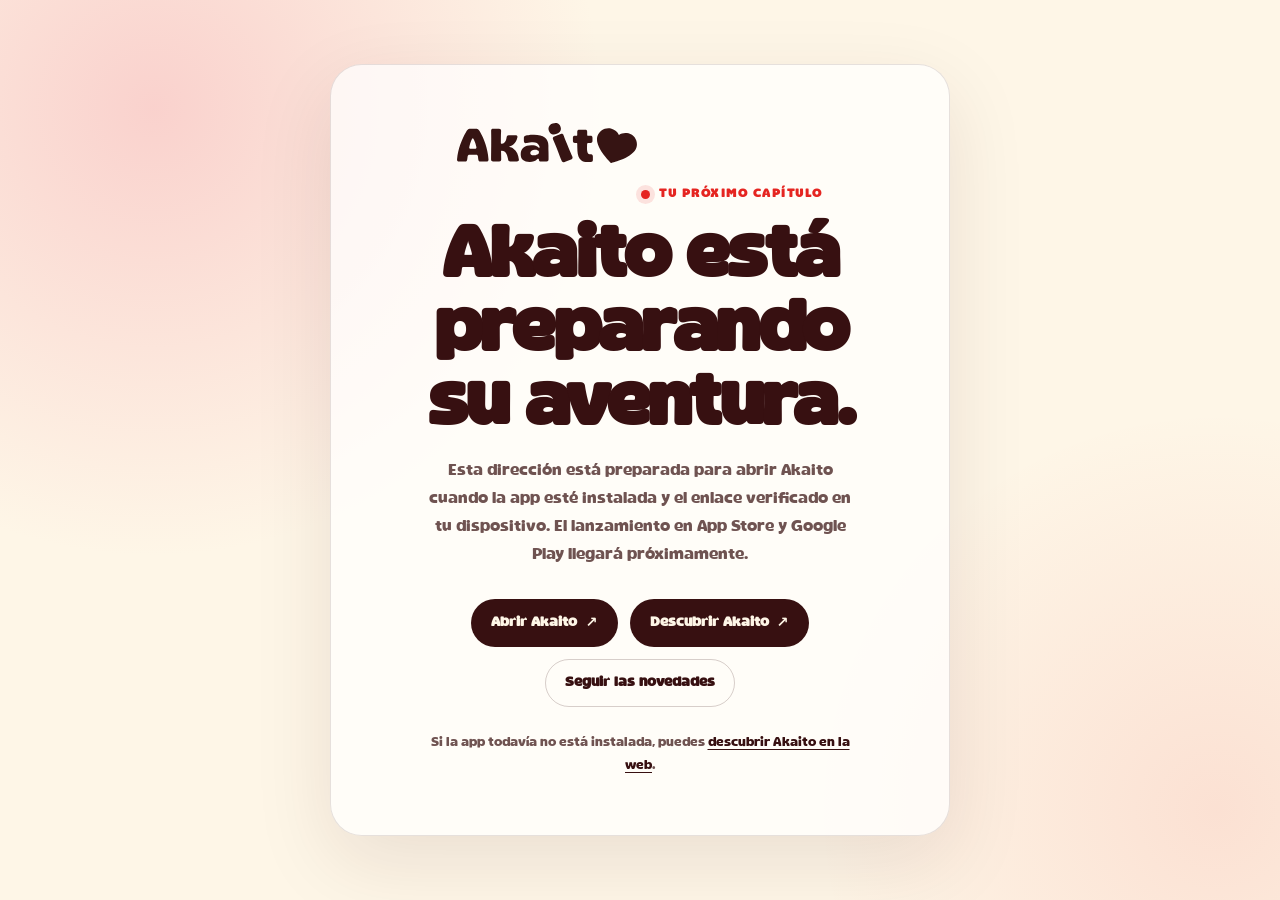
==== app/index.html @ 82829310 "feat(web): publish Akaito site for GitHub Pages" ====
<!doctype html>
<html lang="es">
<head>
  <meta charset="utf-8">
  <meta name="viewport" content="width=device-width, initial-scale=1">
  <meta name="theme-color" content="#FEF6E7">
  <meta name="description" content="Abre Akaito o conoce cuándo estará disponible para iOS y Android.">
  <link rel="canonical" href="https://akaito.jeluchu.com/app/">
  <link rel="icon" href="../images/favicon.png" type="image/png" sizes="512x512">
  <title>Abre Akaito</title>
  <style>
    @font-face {
      font-family: Gogia;
      src: url("../branding/fonts/Gogia.ttf") format("truetype");
      font-style: normal;
      font-weight: 400;
      font-display: swap;
    }
    :root {
      color-scheme: light;
      --red: #E52521;
      --wine: #371011;
      --pink: #F7BBBD;
      --cream: #FEF6E7;
      font-family: Gogia, system-ui, sans-serif;
      color: var(--wine);
      background: var(--cream);
    }
    * { box-sizing: border-box; }
    body {
      display: grid;
      min-height: 100vh;
      min-height: 100svh;
      margin: 0;
      padding: 28px;
      place-items: center;
      background:
        radial-gradient(circle at 12% 12%, rgba(247,187,189,.62), transparent 28rem),
        radial-gradient(circle at 95% 90%, rgba(229,37,33,.10), transparent 25rem),
        var(--cream);
    }
    main {
      width: 100%;
      max-width: 620px;
      padding: 28px;
      padding: clamp(28px, 7vw, 58px);
      border: 1px solid rgba(55,16,17,.12);
      border-radius: 32px;
      background: rgba(255,255,255,.72);
      box-shadow: 0 26px 80px rgba(55,16,17,.10);
      text-align: center;
    }
    .brand { width: 48%; max-width: 180px; height: auto; margin: 0 auto 36px; }
    .eyebrow {
      display: inline-flex;
      align-items: center;
      gap: 9px;
      color: var(--red);
      font-size: .78rem;
      font-weight: 800;
      letter-spacing: .12em;
      text-transform: uppercase;
    }
    .eyebrow::before {
      width: 9px;
      height: 9px;
      border-radius: 50%;
      background: var(--red);
      box-shadow: 0 0 0 5px rgba(229,37,33,.12);
      content: "";
    }
    h1 {
      margin: 18px 0 14px;
      font-size: clamp(2.7rem, 10vw, 4.7rem);
      letter-spacing: -.035em;
      line-height: .98;
    }
    p {
      max-width: 440px;
      margin: 0 auto;
      color: rgba(55,16,17,.72);
      font-size: 1rem;
      line-height: 1.75;
    }
    .actions {
      display: flex;
      flex-wrap: wrap;
      justify-content: center;
      gap: 12px;
      margin-top: 30px;
    }
    .button {
      display: inline-flex;
      min-height: 48px;
      align-items: center;
      justify-content: center;
      gap: 8px;
      padding: 12px 19px;
      border: 1px solid transparent;
      border-radius: 999px;
      background: var(--wine);
      color: var(--cream);
      font-size: .9rem;
      font-weight: 760;
      text-decoration: none;
      transition: transform .2s ease, background .2s ease;
    }
    .button:hover { transform: translateY(-2px); background: var(--red); }
    .button.secondary { border-color: rgba(55,16,17,.2); background: transparent; color: var(--wine); }
    .button.secondary:hover { background: rgba(247,187,189,.3); }
    .note { margin-top: 25px; font-size: .8rem; }
    .note a { color: var(--wine); text-underline-offset: 3px; }
    @media (max-width: 480px) {
      body { padding: 16px; }
      main { border-radius: 26px; }
      .actions { align-items: stretch; flex-direction: column; }
      .button { width: 100%; }
    }
    @media (prefers-reduced-motion: reduce) {
      *, *::before, *::after { scroll-behavior: auto !important; transition-duration: .01ms !important; }
    }
  </style>
</head>
<body>
  <main>
    <a href="../" aria-label="Akaito, volver al inicio"><img class="brand" src="../images/akaito-wordmark.svg" alt="Akaito"></a>
    <span class="eyebrow">Tu próximo capítulo</span>
    <h1>Akaito está preparando su aventura.</h1>
    <p>Esta dirección está preparada para abrir Akaito cuando la app esté instalada y el enlace verificado en tu dispositivo. El lanzamiento en App Store y Google Play llegará próximamente.</p>
    <div class="actions">
      <a class="button" href="akaito://app">Abrir Akaito <span aria-hidden="true">↗</span></a>
      <a class="button" href="../">Descubrir Akaito <span aria-hidden="true">↗</span></a>
      <a class="button secondary" href="https://t.me/JeluchuApps" target="_blank" rel="noopener noreferrer">Seguir las novedades</a>
    </div>
    <p class="note">Si la app todavía no está instalada, puedes <a href="https://akaito.jeluchu.com/">descubrir Akaito en la web</a>.</p>
  </main>
</body>
</html>
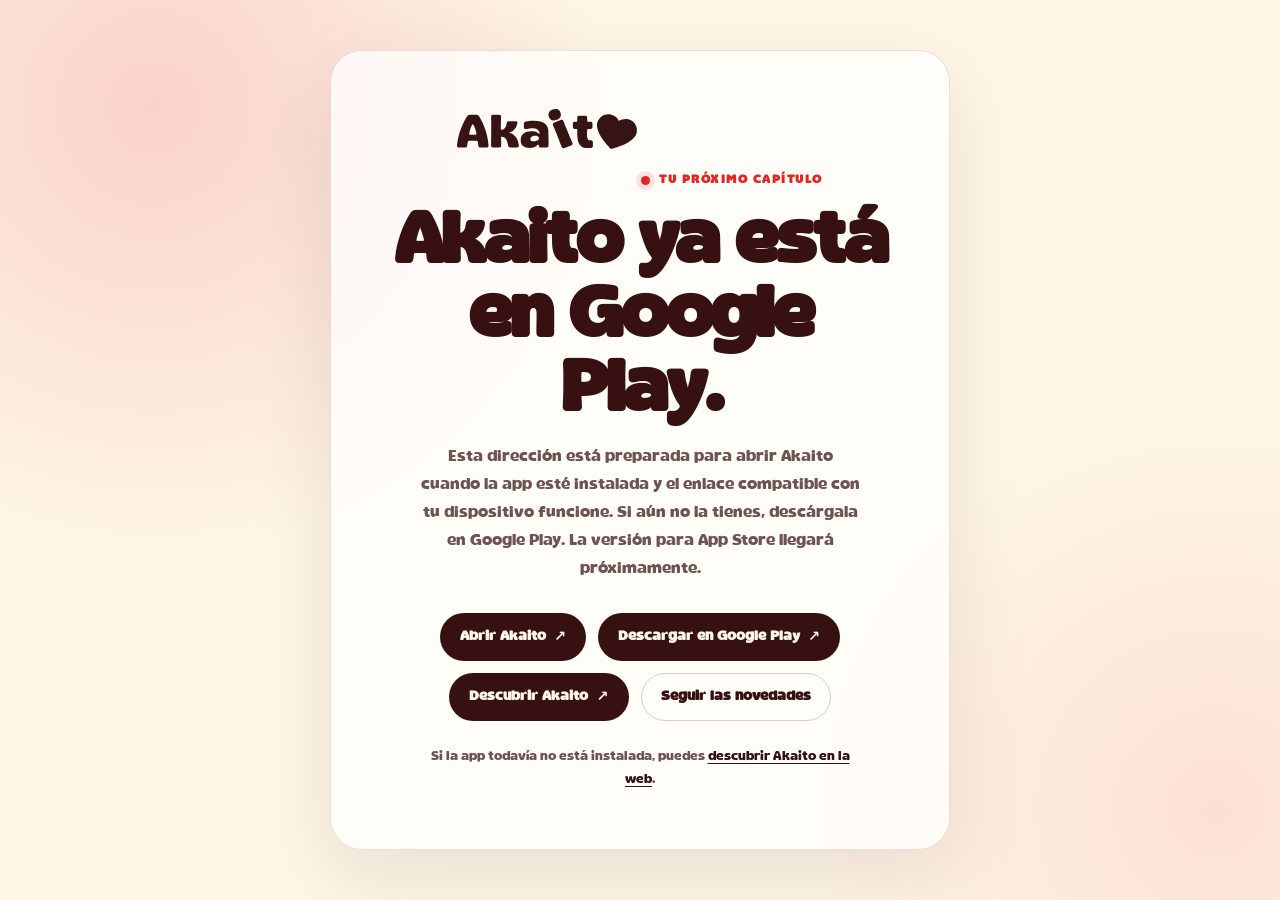
==== commit 437a522f: "fix(web): link Google Play and update availability" ====
--- a/app/index.html
+++ b/app/index.html
@@ -4,7 +4,7 @@
   <meta charset="utf-8">
   <meta name="viewport" content="width=device-width, initial-scale=1">
   <meta name="theme-color" content="#FEF6E7">
-  <meta name="description" content="Abre Akaito o conoce cuándo estará disponible para iOS y Android.">
+  <meta name="description" content="Descarga Akaito en Google Play o abre la app cuando esté instalada.">
   <link rel="canonical" href="https://akaito.jeluchu.com/app/">
   <link rel="icon" href="../images/favicon.png" type="image/png" sizes="512x512">
   <title>Abre Akaito</title>
@@ -125,10 +125,11 @@
   <main>
     <a href="../" aria-label="Akaito, volver al inicio"><img class="brand" src="../images/akaito-wordmark.svg" alt="Akaito"></a>
     <span class="eyebrow">Tu próximo capítulo</span>
-    <h1>Akaito está preparando su aventura.</h1>
-    <p>Esta dirección está preparada para abrir Akaito cuando la app esté instalada y el enlace verificado en tu dispositivo. El lanzamiento en App Store y Google Play llegará próximamente.</p>
+    <h1>Akaito ya está en Google Play.</h1>
+    <p>Esta dirección está preparada para abrir Akaito cuando la app esté instalada y el enlace compatible con tu dispositivo funcione. Si aún no la tienes, descárgala en Google Play. La versión para App Store llegará próximamente.</p>
     <div class="actions">
       <a class="button" href="akaito://app">Abrir Akaito <span aria-hidden="true">↗</span></a>
+      <a class="button" href="https://play.google.com/store/apps/details?id=com.jeluchu.akaito" target="_blank" rel="noopener noreferrer">Descargar en Google Play <span aria-hidden="true">↗</span></a>
       <a class="button" href="../">Descubrir Akaito <span aria-hidden="true">↗</span></a>
       <a class="button secondary" href="https://t.me/JeluchuApps" target="_blank" rel="noopener noreferrer">Seguir las novedades</a>
     </div>
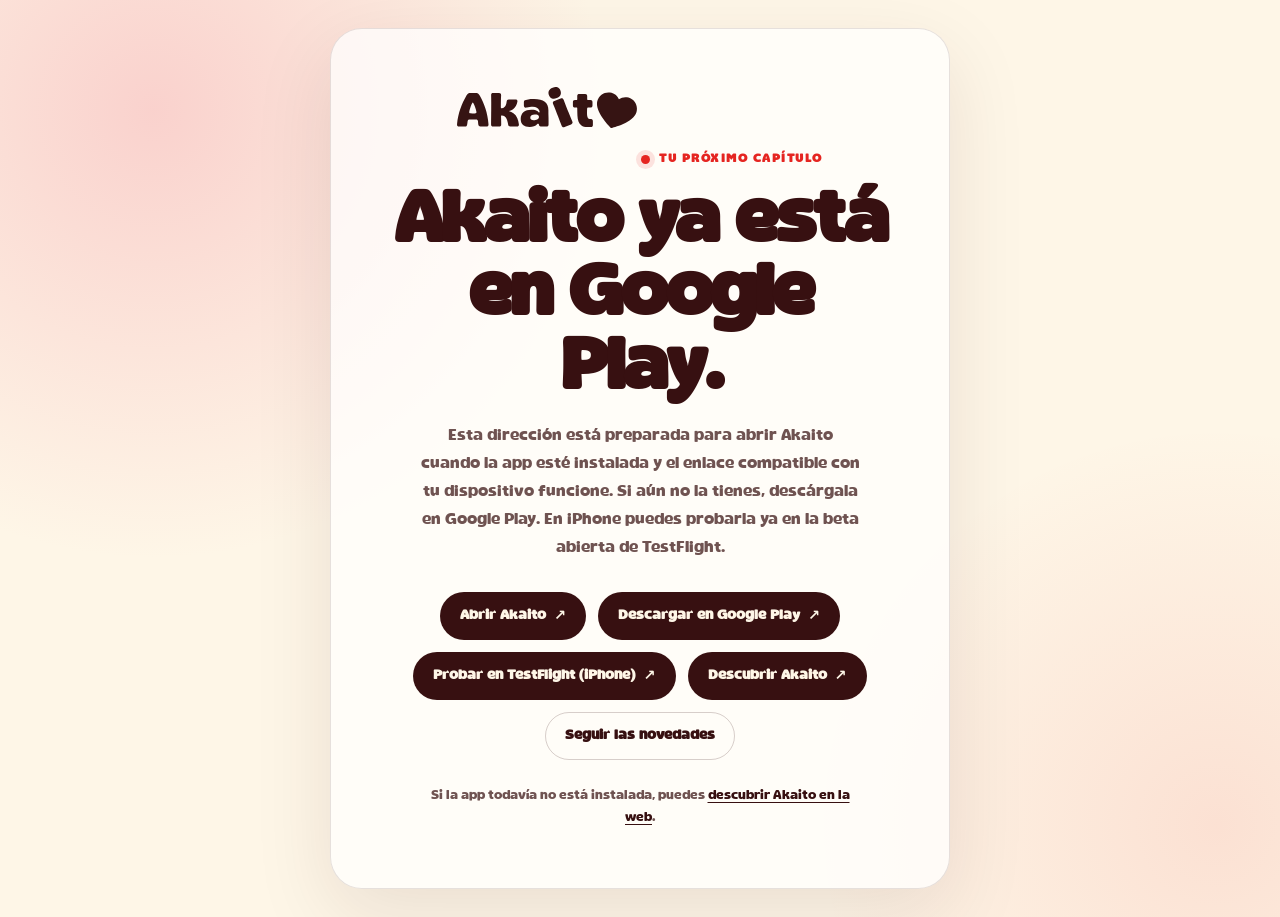
==== commit 77b3f781: "feat(links): iOS goes to TestFlight and Android to Google Play when the app is not installed Co-Auth" ====
--- a/app/index.html
+++ b/app/index.html
@@ -126,14 +126,24 @@
     <a href="../" aria-label="Akaito, volver al inicio"><img class="brand" src="../images/akaito-wordmark.svg" alt="Akaito"></a>
     <span class="eyebrow">Tu próximo capítulo</span>
     <h1>Akaito ya está en Google Play.</h1>
-    <p>Esta dirección está preparada para abrir Akaito cuando la app esté instalada y el enlace compatible con tu dispositivo funcione. Si aún no la tienes, descárgala en Google Play. La versión para App Store llegará próximamente.</p>
+    <p>Esta dirección está preparada para abrir Akaito cuando la app esté instalada y el enlace compatible con tu dispositivo funcione. Si aún no la tienes, descárgala en Google Play. En iPhone puedes probarla ya en la beta abierta de TestFlight.</p>
     <div class="actions">
       <a class="button" href="akaito://app">Abrir Akaito <span aria-hidden="true">↗</span></a>
       <a class="button" href="https://play.google.com/store/apps/details?id=com.jeluchu.akaito" target="_blank" rel="noopener noreferrer">Descargar en Google Play <span aria-hidden="true">↗</span></a>
+      <a class="button" href="https://testflight.apple.com/join/CW9J9VCF" target="_blank" rel="noopener noreferrer">Probar en TestFlight (iPhone) <span aria-hidden="true">↗</span></a>
       <a class="button" href="../">Descubrir Akaito <span aria-hidden="true">↗</span></a>
       <a class="button secondary" href="https://t.me/JeluchuApps" target="_blank" rel="noopener noreferrer">Seguir las novedades</a>
     </div>
     <p class="note">Si la app todavía no está instalada, puedes <a href="https://akaito.jeluchu.com/">descubrir Akaito en la web</a>.</p>
   </main>
+  <script>
+    // If this page loads, the app did not take the link (it is not installed, or the link was typed in
+    // the browser), so send the device to the store that matches it. Desktop stays on this page.
+    // When the iOS app reaches the App Store, replace the TestFlight link below with its App Store URL.
+    var ua = navigator.userAgent;
+    var iosTarget = "https://testflight.apple.com/join/CW9J9VCF";
+    if (/Android/.test(ua)) location.replace("https://play.google.com/store/apps/details?id=com.jeluchu.akaito");
+    else if (/iPhone|iPad|iPod/.test(ua)) location.replace(iosTarget);
+  </script>
 </body>
 </html>
